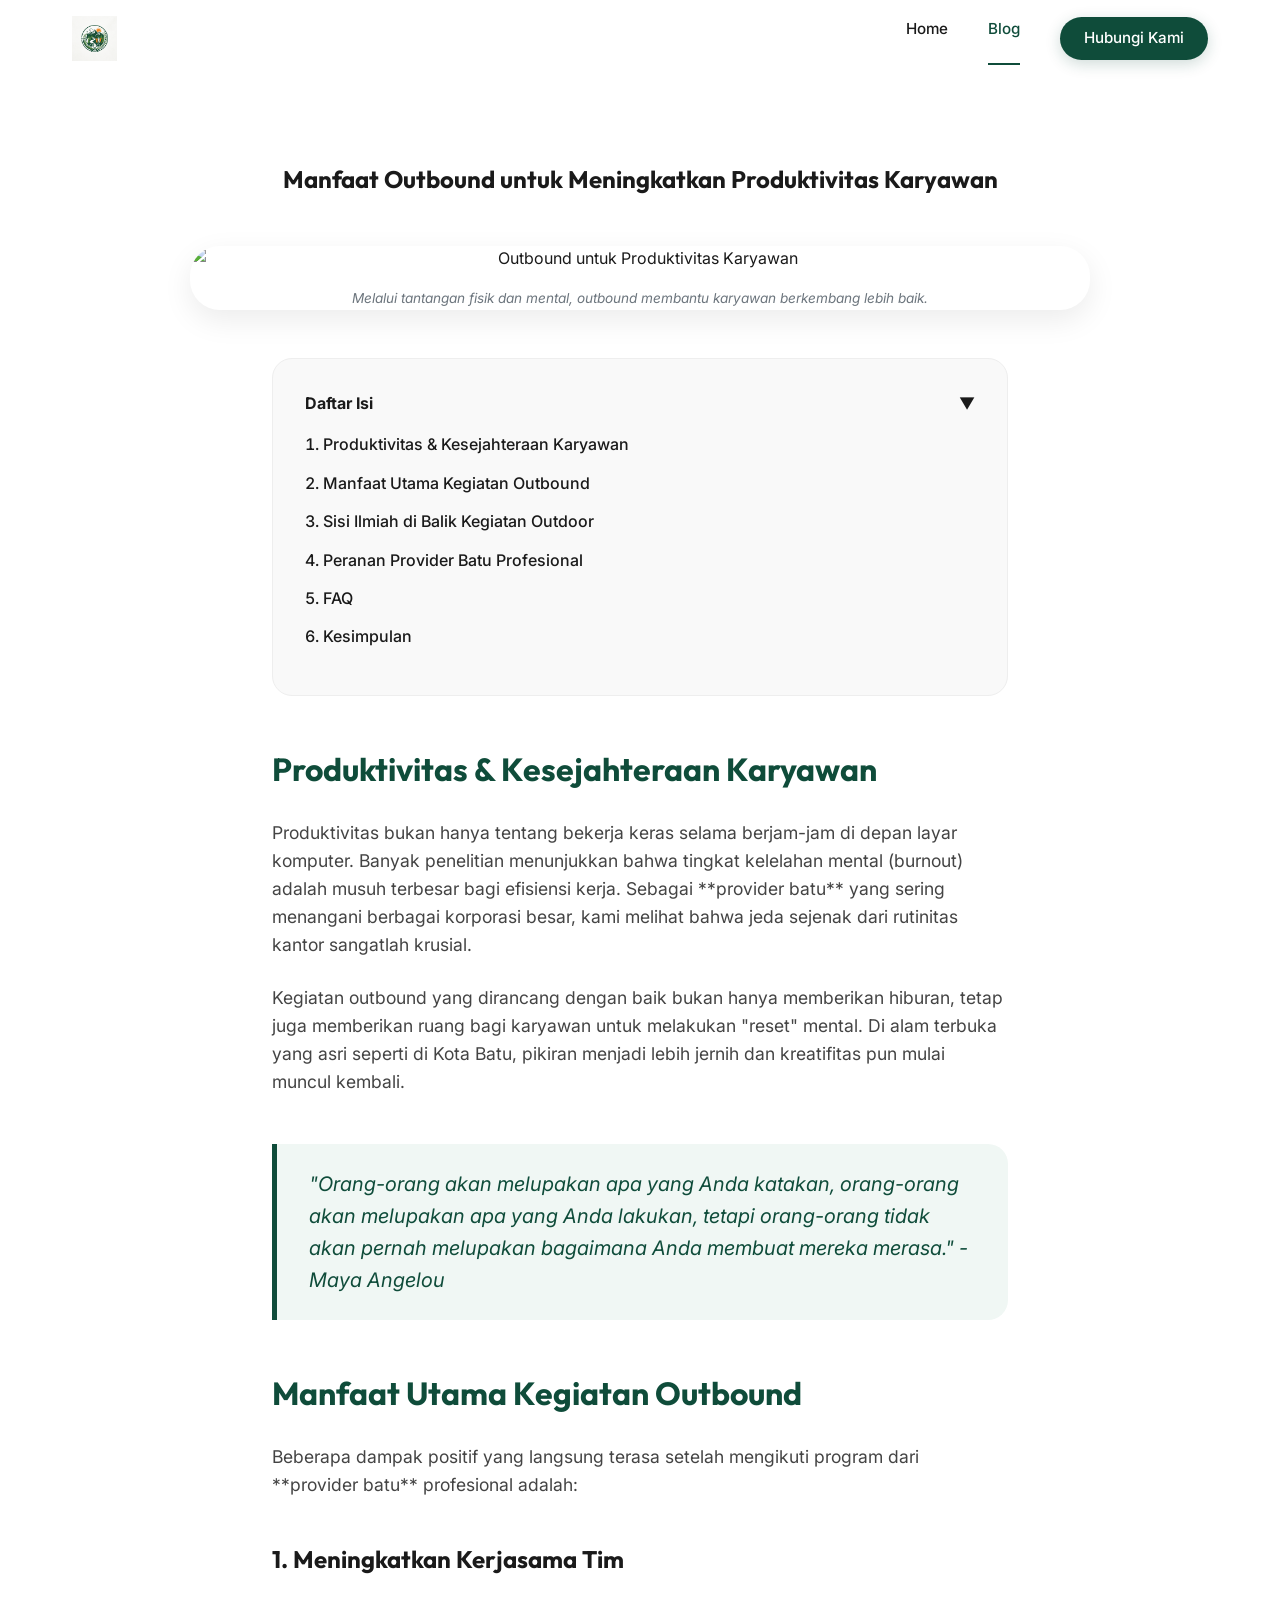
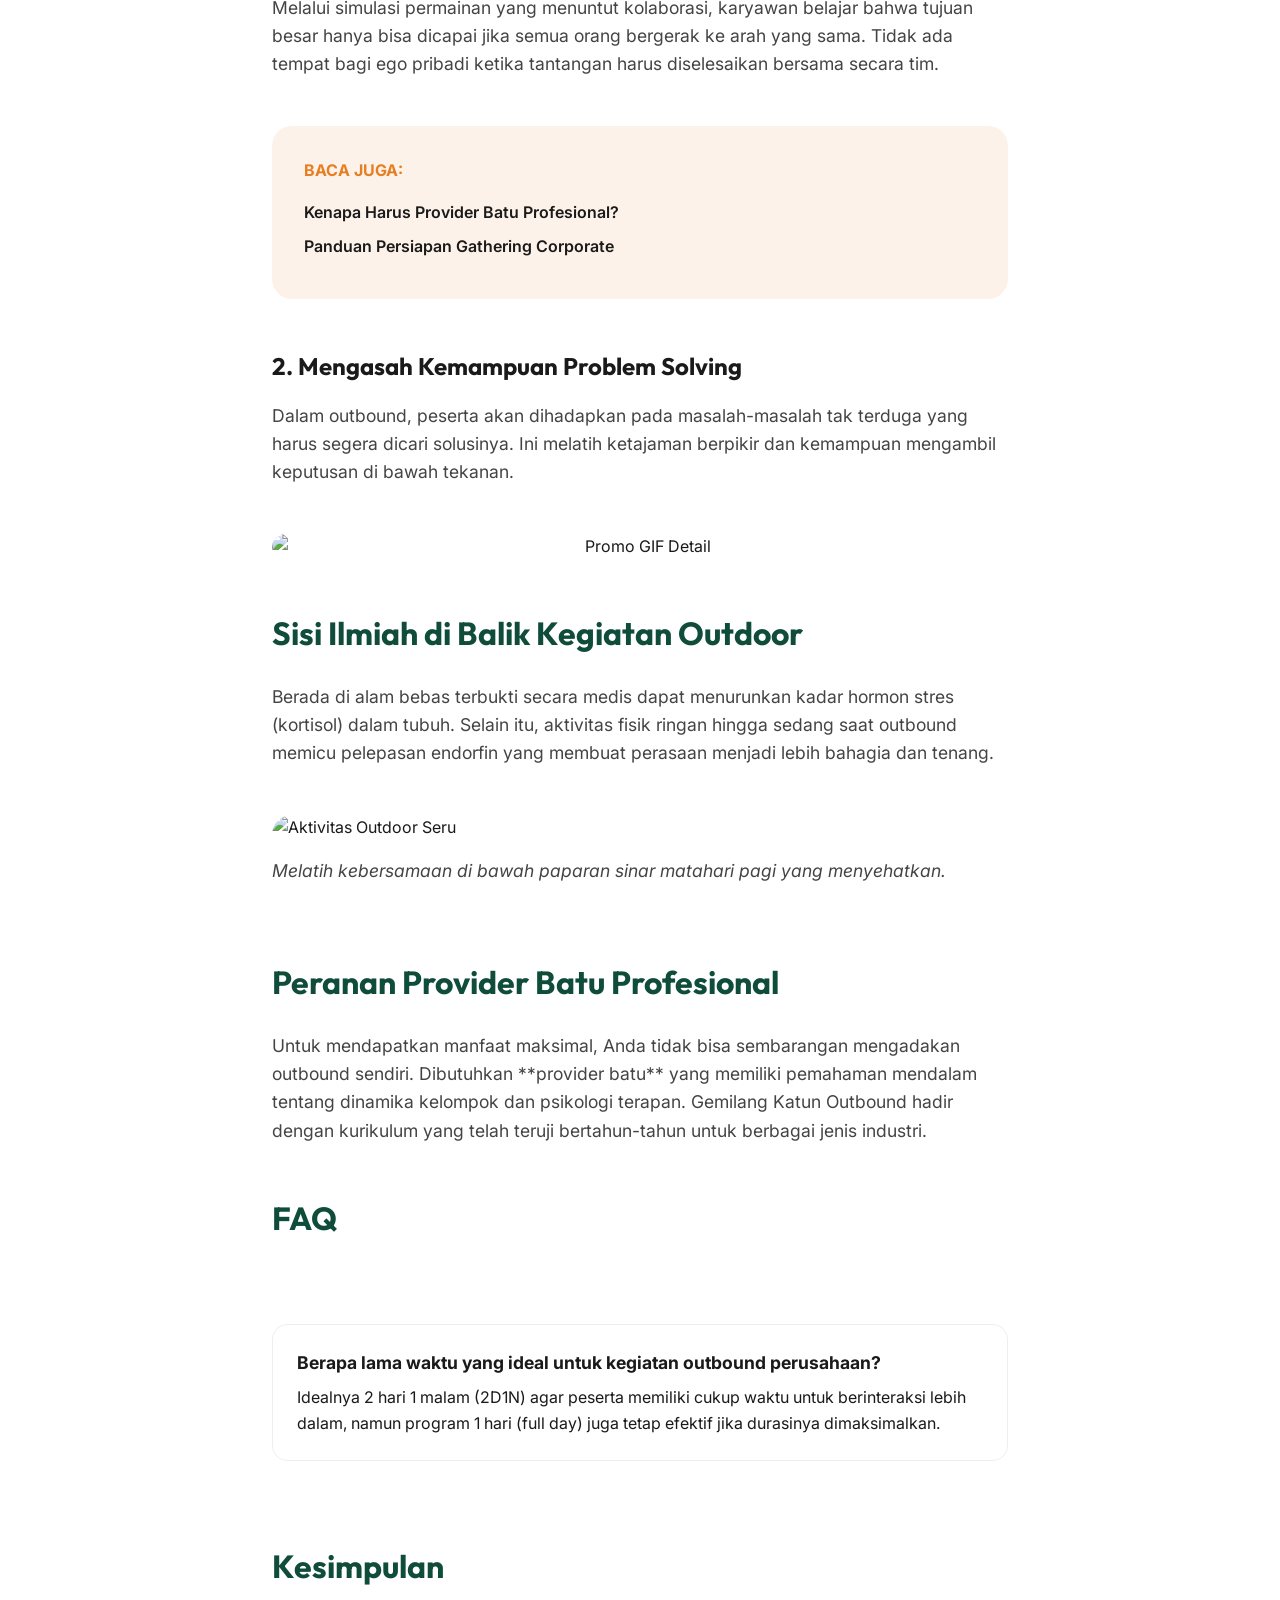
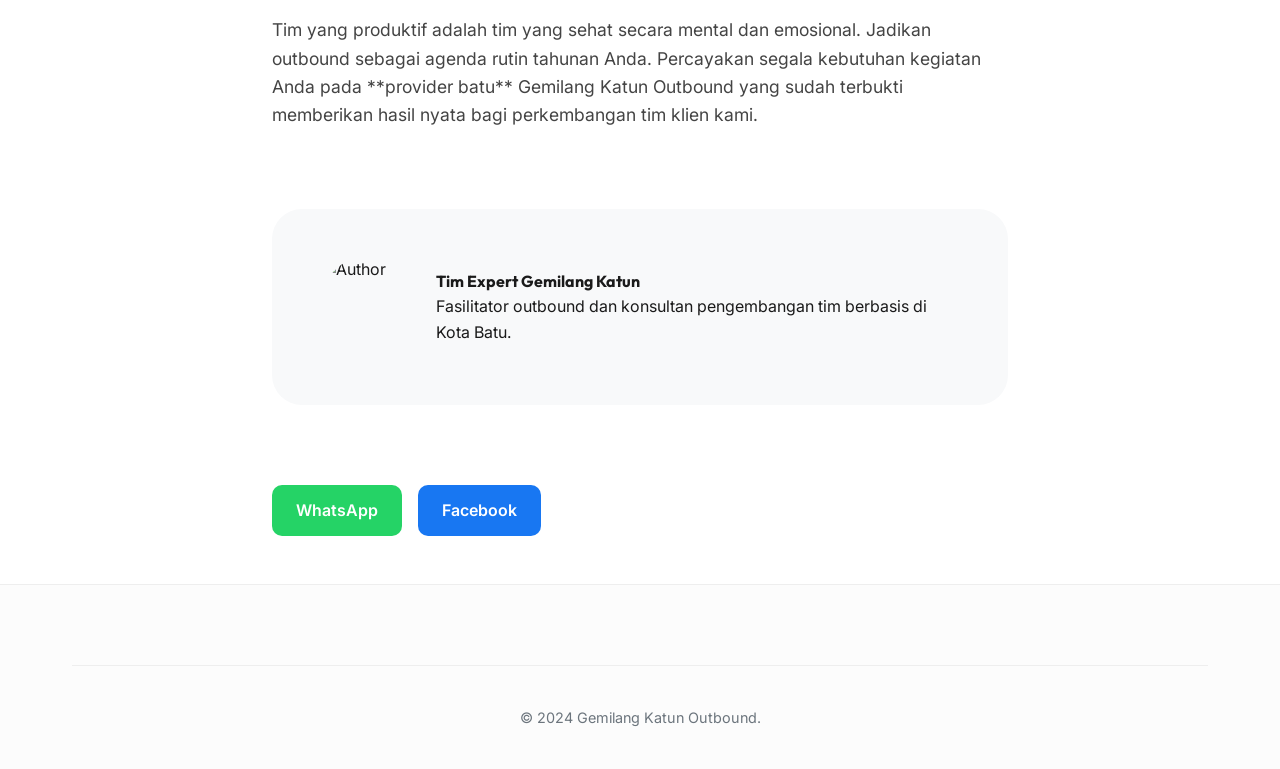
==== blog/manfaat-outbound-produktivitas.html @ 0acfc73d "Add files via upload" ====
<!DOCTYPE html>
<html lang="id">

<head>
    <meta charset="UTF-8">
    <meta name="viewport" content="width=device-width, initial-scale=1.0">
    <title>Manfaat Outbound untuk Meningkatkan Produktivitas Karyawan | Gemilang Katun Outbound</title>
    <meta name="description"
        content="Ketahui manfaat luar biasa dari kegiatan outbound bagi produktivitas tim Anda. Provider batu terpercaya, Gemilang Katun, hadir dengan solusi terbaik.">
    <link rel="stylesheet" href="../assets/css/index.css">
</head>

<body>

    <header id="header">
        <div class="container">
            <nav>
                <a href="../index.html" class="logo"><img src="../assets/img/logo_gemilang_katun.png" alt="Logo"></a>
                <div class="menu-toggle" id="mobile-menu-btn">☰</div>
                <div class="nav-links" id="nav-links">
                    <a href="../index.html">Home</a>
                    <a href="../blog.html" class="active">Blog</a>
                    <a href="https://wa.me/6282211221909" class="btn-wa-nav">Hubungi Kami</a>
                </div>
            </nav>
        </div>
    </header>

    <main>
        <div class="container">
            <article class="article-header">
                <h1>Manfaat Outbound untuk Meningkatkan Produktivitas Karyawan</h1>
                <div class="article-main-img">
                    <img src="../assets/img/blog-3.jpg" alt="Outbound untuk Produktivitas Karyawan">
                    <p class="img-caption">Melalui tantangan fisik dan mental, outbound membantu karyawan berkembang
                        lebih baik.</p>
                </div>
            </article>

            <div class="article-container">
                <div class="toc-box">
                    <div class="toc-header" id="toc-toggle"><strong>Daftar Isi</strong><span id="toc-icon">▼</span>
                    </div>
                    <ul id="toc-list">
                        <li><a href="#intro">Produktivitas & Kesejahteraan Karyawan</a></li>
                        <li><a href="#manfaat-utama">Manfaat Utama Kegiatan Outbound</a></li>
                        <li><a href="#scientific">Sisi Ilmiah di Balik Kegiatan Outdoor</a></li>
                        <li><a href="#peranan-provider">Peranan Provider Batu Profesional</a></li>
                        <li><a href="#faq">FAQ</a></li>
                        <li><a href="#kesimpulan">Kesimpulan</a></li>
                    </ul>
                </div>

                <div class="article-content">
                    <h2 id="intro">Produktivitas & Kesejahteraan Karyawan</h2>
                    <p>Produktivitas bukan hanya tentang bekerja keras selama berjam-jam di depan layar komputer. Banyak
                        penelitian menunjukkan bahwa tingkat kelelahan mental (burnout) adalah musuh terbesar bagi
                        efisiensi kerja. Sebagai **provider batu** yang sering menangani berbagai korporasi besar, kami
                        melihat bahwa jeda sejenak dari rutinitas kantor sangatlah krusial.</p>

                    <p>Kegiatan outbound yang dirancang dengan baik bukan hanya memberikan hiburan, tetap juga
                        memberikan ruang bagi karyawan untuk melakukan "reset" mental. Di alam terbuka yang asri seperti
                        di Kota Batu, pikiran menjadi lebih jernih dan kreatifitas pun mulai muncul kembali.</p>

                    <blockquote>"Orang-orang akan melupakan apa yang Anda katakan, orang-orang akan melupakan apa yang
                        Anda lakukan, tetapi orang-orang tidak akan pernah melupakan bagaimana Anda membuat mereka
                        merasa." - Maya Angelou</blockquote>

                    <h2 id="manfaat-utama">Manfaat Utama Kegiatan Outbound</h2>
                    <p>Beberapa dampak positif yang langsung terasa setelah mengikuti program dari **provider batu**
                        profesional adalah:</p>

                    <h3>1. Meningkatkan Kerjasama Tim</h3>
                    <p>Melalui simulasi permainan yang menuntut kolaborasi, karyawan belajar bahwa tujuan besar hanya
                        bisa dicapai jika semua orang bergerak ke arah yang sama. Tidak ada tempat bagi ego pribadi
                        ketika tantangan harus diselesaikan bersama secara tim.</p>

                    <div class="baca-juga">
                        <div class="baca-juga-title">BACA JUGA:</div>
                        <ul>
                            <li><a href="provider-batu-pilihan-terbaik.html">Kenapa Harus Provider Batu Profesional?</a>
                            </li>
                            <li><a href="panduan-persiapan-gathering-batu.html">Panduan Persiapan Gathering
                                    Corporate</a></li>
                        </ul>
                    </div>

                    <h3>2. Mengasah Kemampuan Problem Solving</h3>
                    <p>Dalam outbound, peserta akan dihadapkan pada masalah-masalah tak terduga yang harus segera dicari
                        solusinya. Ini melatih ketajaman berpikir dan kemampuan mengambil keputusan di bawah tekanan.
                    </p>

                    <div class="promo-gif">
                        <img src="../assets/img/promo-2.gif" alt="Promo GIF Detail"
                            style="width: 100%; border-radius: 15px;">
                    </div>

                    <h2 id="scientific">Sisi Ilmiah di Balik Kegiatan Outdoor</h2>
                    <p>Berada di alam bebas terbukti secara medis dapat menurunkan kadar hormon stres (kortisol) dalam
                        tubuh. Selain itu, aktivitas fisik ringan hingga sedang saat outbound memicu pelepasan endorfin
                        yang membuat perasaan menjadi lebih bahagia dan tenang.</p>

                    <div class="article-img-support">
                        <img src="../assets/img/support-3.jpg" alt="Aktivitas Outdoor Seru">
                        <p class="img-caption">Melatih kebersamaan di bawah paparan sinar matahari pagi yang
                            menyehatkan.</p>
                    </div>

                    <h2 id="peranan-provider">Peranan Provider Batu Profesional</h2>
                    <p>Untuk mendapatkan manfaat maksimal, Anda tidak bisa sembarangan mengadakan outbound sendiri.
                        Dibutuhkan **provider batu** yang memiliki pemahaman mendalam tentang dinamika kelompok dan
                        psikologi terapan. Gemilang Katun Outbound hadir dengan kurikulum yang telah teruji
                        bertahun-tahun untuk berbagai jenis industri.</p>

                    <h2 id="faq">FAQ</h2>
                    <div class="faq-section">
                        <div class="faq-item">
                            <div class="faq-q">Berapa lama waktu yang ideal untuk kegiatan outbound perusahaan?</div>
                            <div class="faq-a">Idealnya 2 hari 1 malam (2D1N) agar peserta memiliki cukup waktu untuk
                                berinteraksi lebih dalam, namun program 1 hari (full day) juga tetap efektif jika
                                durasinya dimaksimalkan.</div>
                        </div>
                    </div>

                    <h2 id="kesimpulan">Kesimpulan</h2>
                    <p>Tim yang produktif adalah tim yang sehat secara mental dan emosional. Jadikan outbound sebagai
                        agenda rutin tahunan Anda. Percayakan segala kebutuhan kegiatan Anda pada **provider batu**
                        Gemilang Katun Outbound yang sudah terbukti memberikan hasil nyata bagi perkembangan tim klien
                        kami.</p>
                </div>

                <div class="author-profile">
                    <img src="../assets/img/author.jpg" alt="Author" class="author-img">
                    <div>
                        <h4>Tim Expert Gemilang Katun</h4>
                        <p>Fasilitator outbound dan konsultan pengembangan tim berbasis di Kota Batu.</p>
                    </div>
                </div>

                <div class="share-btns">
                    <a href="https://wa.me/?text=Manfaat%20Outbound%20bagi%20Produktivitas%20Karyawan%20https://outbound-tnipolri.vercel.app/blog/manfaat-outbound-produktivitas.html"
                        class="share-btn share-wa">WhatsApp</a>
                    <a href="#" class="share-btn share-fb">Facebook</a>
                </div>
            </div>
        </div>
    </main>

    <footer>
        <div class="container">
            <div class="footer-bottom">
                <p>&copy; 2024 Gemilang Katun Outbound.</p>
            </div>
        </div>
    </footer>

    <script>
        const tocToggle = document.getElementById('toc-toggle');
        const tocList = document.getElementById('toc-list');
        const tocIcon = document.getElementById('toc-icon');
        tocToggle.addEventListener('click', () => {
            if (tocList.style.display === 'none') {
                tocList.style.display = 'block';
                tocIcon.textContent = '▼';
            } else {
                tocList.style.display = 'none';
                tocIcon.textContent = '▶';
            }
        });
    </script>
</body>

</html>
---- assets/css/index.css ----
@import url('https://fonts.googleapis.com/css2?family=Outfit:wght@300;400;500;600;700;800&family=Inter:wght@300;400;500;600;700&display=swap');

:root {
    --primary: #0f4c3a;
    --primary-light: #1a6d54;
    --secondary: #e67e22;
    --accent: #f39c12;
    --dark: #1a1a1a;
    --light: #f8f9fa;
    --gray: #6c757d;
    --glass: rgba(255, 255, 255, 0.85);
    --shadow: 0 10px 30px rgba(0, 0, 0, 0.08);
    --transition: all 0.4s cubic-bezier(0.165, 0.84, 0.44, 1);
}

* {
    margin: 0;
    padding: 0;
    box-sizing: border-box;
    -webkit-tap-highlight-color: transparent;
}

html {
    scroll-behavior: smooth;
    overflow-x: hidden;
}

body {
    font-family: 'Inter', sans-serif;
    color: var(--dark);
    background-color: #ffffff;
    line-height: 1.6;
    overflow-x: hidden;
    width: 100%;
}

h1, h2, h3, h4, .font-heading {
    font-family: 'Outfit', sans-serif;
    font-weight: 700;
}

a {
    text-decoration: none;
    color: inherit;
    transition: var(--transition);
}

ul {
    list-style: none;
}

img {
    max-width: 100%;
    height: auto;
    display: block;
}

.container {
    max-width: 1200px;
    margin: 0 auto;
    padding: 0 2rem;
}

/* Header & Navbar */
header {
    position: fixed;
    top: 0;
    left: 0;
    width: 100%;
    z-index: 1000;
    background: var(--glass);
    backdrop-filter: blur(15px);
    border-bottom: 1px solid rgba(255, 255, 255, 0.3);
    padding: 1rem 0;
    transition: var(--transition);
}

header.scrolled {
    padding: 0.8rem 0;
    box-shadow: var(--shadow);
}

nav {
    display: flex;
    justify-content: space-between;
    align-items: center;
}

.logo img {
    height: 45px;
}

.nav-links {
    display: flex;
    gap: 2.5rem;
}

.nav-links a {
    font-weight: 500;
    font-size: 0.95rem;
    position: relative;
    color: var(--dark);
}

.nav-links a::after {
    content: '';
    position: absolute;
    bottom: -5px;
    left: 0;
    width: 0;
    height: 2px;
    background: var(--primary);
    transition: var(--transition);
}

.nav-links a:hover::after {
    width: 100%;
}

.nav-links a.active {
    color: var(--primary);
}

.nav-links a.active::after {
    width: 100%;
}

.btn-wa-nav {
    background: var(--primary);
    color: white !important;
    padding: 0.6rem 1.5rem;
    border-radius: 50px;
    font-weight: 600;
    font-size: 0.9rem;
    box-shadow: 0 4px 15px rgba(15, 76, 58, 0.2);
}

.btn-wa-nav:hover {
    background: var(--primary-light);
    transform: translateY(-2px);
    box-shadow: 0 6px 20px rgba(15, 76, 58, 0.3);
}

/* Hero Section */
.hero {
    padding: 180px 0 100px;
    min-height: 90vh;
    display: flex;
    align-items: center;
    position: relative;
    background: linear-gradient(135deg, #f0f7f4 0%, #ffffff 100%);
    overflow: hidden;
}

.hero-content {
    position: relative;
    z-index: 10;
    max-width: 650px;
}

.hero-title {
    font-size: 4rem;
    line-height: 1.1;
    margin-bottom: 1.5rem;
    color: var(--primary);
}

.hero-title span {
    color: var(--secondary);
}

.hero-subtitle {
    font-size: 1.25rem;
    color: var(--gray);
    margin-bottom: 2.5rem;
}

.hero-btns {
    display: flex;
    gap: 1.5rem;
}

.btn-primary {
    background: var(--primary);
    color: white;
    padding: 1.2rem 2.5rem;
    border-radius: 12px;
    font-weight: 700;
    display: inline-block;
}

.btn-outline {
    border: 2px solid var(--primary);
    color: var(--primary);
    padding: 1.2rem 2.5rem;
    border-radius: 12px;
    font-weight: 700;
    display: inline-block;
}

.hero-image {
    position: absolute;
    right: -10%;
    top: 50%;
    transform: translateY(-50%);
    width: 55%;
    height: 80%;
    background: url('../img/hero_outbound_batu.jpg') center/cover no-repeat;
    border-radius: 40px;
    box-shadow: var(--shadow);
    z-index: 5;
}

/* Sections */
section {
    padding: 100px 0;
}

.section-header {
    text-align: center;
    max-width: 700px;
    margin: 0 auto 60px;
}

.section-title {
    font-size: 2.5rem;
    margin-bottom: 1rem;
    color: var(--primary);
}

.section-subtitle {
    color: var(--gray);
}

/* Blog Cards */
.blog-grid {
    display: grid;
    grid-template-columns: repeat(auto-fill, minmax(350px, 1fr));
    gap: 2.5rem;
}

.blog-card {
    background: white;
    border-radius: 24px;
    overflow: hidden;
    box-shadow: 0 5px 20px rgba(0,0,0,0.05);
    transition: var(--transition);
    border: 1px solid #f0f0f0;
}

.blog-card:hover {
    transform: translateY(-10px);
    box-shadow: 0 15px 40px rgba(0,0,0,0.1);
}

.blog-img {
    height: 240px;
    overflow: hidden;
}

.blog-img img {
    width: 100%;
    height: 100%;
    object-fit: cover;
    transition: var(--transition);
}

.blog-card:hover .blog-img img {
    transform: scale(1.1);
}

.blog-info {
    padding: 2rem;
}

.blog-tag {
    background: rgba(15, 76, 58, 0.1);
    color: var(--primary);
    padding: 0.3rem 1rem;
    border-radius: 50px;
    font-size: 0.8rem;
    font-weight: 600;
    margin-bottom: 1rem;
    display: inline-block;
}

.blog-title {
    font-size: 1.4rem;
    margin-bottom: 1rem;
    line-height: 1.4;
}

.blog-desc {
    color: var(--gray);
    font-size: 0.95rem;
    margin-bottom: 1.5rem;
    display: -webkit-box;
    -webkit-line-clamp: 3;
    -webkit-box-orient: vertical;
    overflow: hidden;
}

.btn-read {
    color: var(--primary);
    font-weight: 700;
    display: flex;
    align-items: center;
    gap: 0.5rem;
    font-size: 0.9rem;
}

.btn-read::after {
    content: '→';
    transition: var(--transition);
}

.btn-read:hover::after {
    transform: translateX(5px);
}

/* Floating Elements */
.floating-wa {
    position: fixed;
    bottom: 30px;
    right: 30px;
    width: 60px;
    height: 60px;
    background: #25d366;
    border-radius: 50%;
    display: flex;
    align-items: center;
    justify-content: center;
    color: white;
    font-size: 30px;
    box-shadow: 0 10px 25px rgba(37, 211, 102, 0.4);
    z-index: 999;
    cursor: pointer;
    transition: var(--transition);
}

.floating-wa:hover {
    transform: scale(1.1) translateY(-5px);
}

.floating-up {
    position: fixed;
    bottom: 105px;
    right: 30px;
    width: 50px;
    height: 50px;
    background: var(--primary);
    border-radius: 50%;
    display: flex;
    align-items: center;
    justify-content: center;
    color: white;
    font-size: 20px;
    box-shadow: 0 10px 25px rgba(15, 76, 58, 0.3);
    z-index: 998;
    cursor: pointer;
    transition: var(--transition);
    opacity: 0;
    visibility: hidden;
}

.floating-up.active {
    opacity: 1;
    visibility: visible;
}

/* Footer */
footer {
    background: #fcfcfc;
    border-top: 1px solid #eee;
    padding: 80px 0 40px;
}

.footer-grid {
    display: grid;
    grid-template-columns: 2fr 1fr 1fr 1fr;
    gap: 4rem;
    margin-bottom: 60px;
}

.footer-about .logo {
    margin-bottom: 1.5rem;
}

.footer-about p {
    color: var(--gray);
    margin-bottom: 2rem;
}

.footer-title {
    font-size: 1.2rem;
    margin-bottom: 2rem;
    color: var(--primary);
}

.footer-links li {
    margin-bottom: 1rem;
}

.footer-links a {
    color: var(--gray);
}

.footer-links a:hover {
    color: var(--primary);
    padding-left: 5px;
}

.footer-bottom {
    text-align: center;
    padding-top: 40px;
    border-top: 1px solid #eee;
    color: var(--gray);
    font-size: 0.9rem;
}

/* Article Styles */
.article-header {
    padding-top: 160px;
    max-width: 900px;
    margin: 0 auto;
    text-align: center;
}

.article-main-img {
    margin: 3rem 0;
    border-radius: 30px;
    overflow: hidden;
    box-shadow: var(--shadow);
}

.img-caption {
    font-size: 0.85rem;
    color: var(--gray);
    margin-top: 1rem;
    font-style: italic;
}

.article-container {
    max-width: 800px;
    margin: 0 auto;
    padding: 0 2rem;
}

.toc-box {
    background: #f9f9f9;
    border-radius: 20px;
    padding: 2rem;
    margin: 3rem 0;
    border: 1px solid #eee;
}

.toc-header {
    display: flex;
    justify-content: space-between;
    align-items: center;
    cursor: pointer;
    margin-bottom: 1rem;
}

.toc-box ul {
    list-style: decimal inside;
}

.toc-box li {
    margin-bottom: 0.8rem;
    font-weight: 500;
}

.toc-box li ul {
    margin-left: 1.5rem;
    margin-top: 0.5rem;
    list-style: circle;
}

.article-content h2 {
    font-size: 2rem;
    margin: 3rem 0 1.5rem;
    color: var(--primary);
}

.article-content h3 {
    font-size: 1.5rem;
    margin: 2.5rem 0 1rem;
}

.article-content p {
    margin-bottom: 1.5rem;
    font-size: 1.1rem;
    color: #444;
}

blockquote {
    border-left: 5px solid var(--primary);
    padding: 1.5rem 2rem;
    background: #f0f7f4;
    font-size: 1.25rem;
    font-style: italic;
    color: var(--primary);
    margin: 3rem 0;
    border-radius: 0 20px 20px 0;
}

.baca-juga {
    background: #fdf2e9;
    padding: 2rem;
    border-radius: 20px;
    margin: 3rem 0;
}

.baca-juga-title {
    font-weight: 700;
    margin-bottom: 1rem;
    color: var(--secondary);
}

.baca-juga ul li {
    margin-bottom: 0.5rem;
}

.baca-juga a {
    color: var(--dark);
    font-weight: 600;
}

.baca-juga a:hover {
    color: var(--primary);
}

.article-img-support {
    margin: 3rem 0;
    border-radius: 20px;
    overflow: hidden;
}

.promo-gif {
    margin: 3rem 0;
    border-radius: 20px;
    overflow: hidden;
    text-align: center;
}

.faq-section {
    margin: 5rem 0;
}

.faq-item {
    margin-bottom: 1.5rem;
    border: 1px solid #eee;
    border-radius: 15px;
    padding: 1.5rem;
}

.faq-q {
    font-weight: 700;
    margin-bottom: 0.5rem;
    font-size: 1.1rem;
}

.author-profile {
    display: flex;
    align-items: center;
    gap: 1.5rem;
    padding: 3rem;
    background: #f8f9fa;
    border-radius: 30px;
    margin: 5rem 0;
}

.author-img {
    width: 100px;
    height: 100px;
    border-radius: 50%;
    object-fit: cover;
}

.share-btns {
    display: flex;
    gap: 1rem;
    margin: 3rem 0;
}

.share-btn {
    padding: 0.8rem 1.5rem;
    border-radius: 10px;
    color: white;
    font-weight: 600;
    display: flex;
    align-items: center;
    gap: 0.5rem;
}

.share-wa { background: #25d366; }
.share-fb { background: #1877f2; }
.share-tw { background: #1da1f2; }

/* Mobile Menu */
.menu-toggle {
    display: none;
    font-size: 1.5rem;
    cursor: pointer;
}

/* Responsiveness */
@media (max-width: 1024px) {
    .hero-image {
        right: -15%;
        width: 60%;
    }
}

@media (max-width: 912px) {
    .menu-toggle {
        display: block;
    }

    .nav-links {
        display: none; /* Add JS to toggle */
        position: absolute;
        top: 100%;
        left: 0;
        width: 100%;
        background: white;
        flex-direction: column;
        padding: 2rem;
        box-shadow: var(--shadow);
        text-align: center;
    }

    .nav-links.active {
        display: flex;
    }

    .footer-grid {
        grid-template-columns: 1fr 1fr;
    }

    .hero-image {
        position: relative;
        right: 0;
        top: 0;
        transform: none;
        width: 100%;
        height: 400px;
        margin-top: 3rem;
    }

    .hero-content {
        max-width: 100%;
        text-align: center;
    }

    .hero-btns {
        justify-content: center;
    }

    .hero-title {
        font-size: 3rem;
    }
}

@media (max-width: 480px) {
    .hero-title {
        font-size: 2..5rem;
    }

    .footer-grid {
        grid-template-columns: 1fr;
    }

    .container {
        padding: 0 1.5rem;
    }
    
    .blog-grid {
        grid-template-columns: 1fr;
    }

    .section-title {
        font-size: 2rem;
    }

    .floating-wa, .floating-up {
        right: 20px;
    }

    /* Fixed mobile glitch: no horizontal scroll */
    body, html {
        overflow-x: hidden;
        width: 100vw;
    }
}
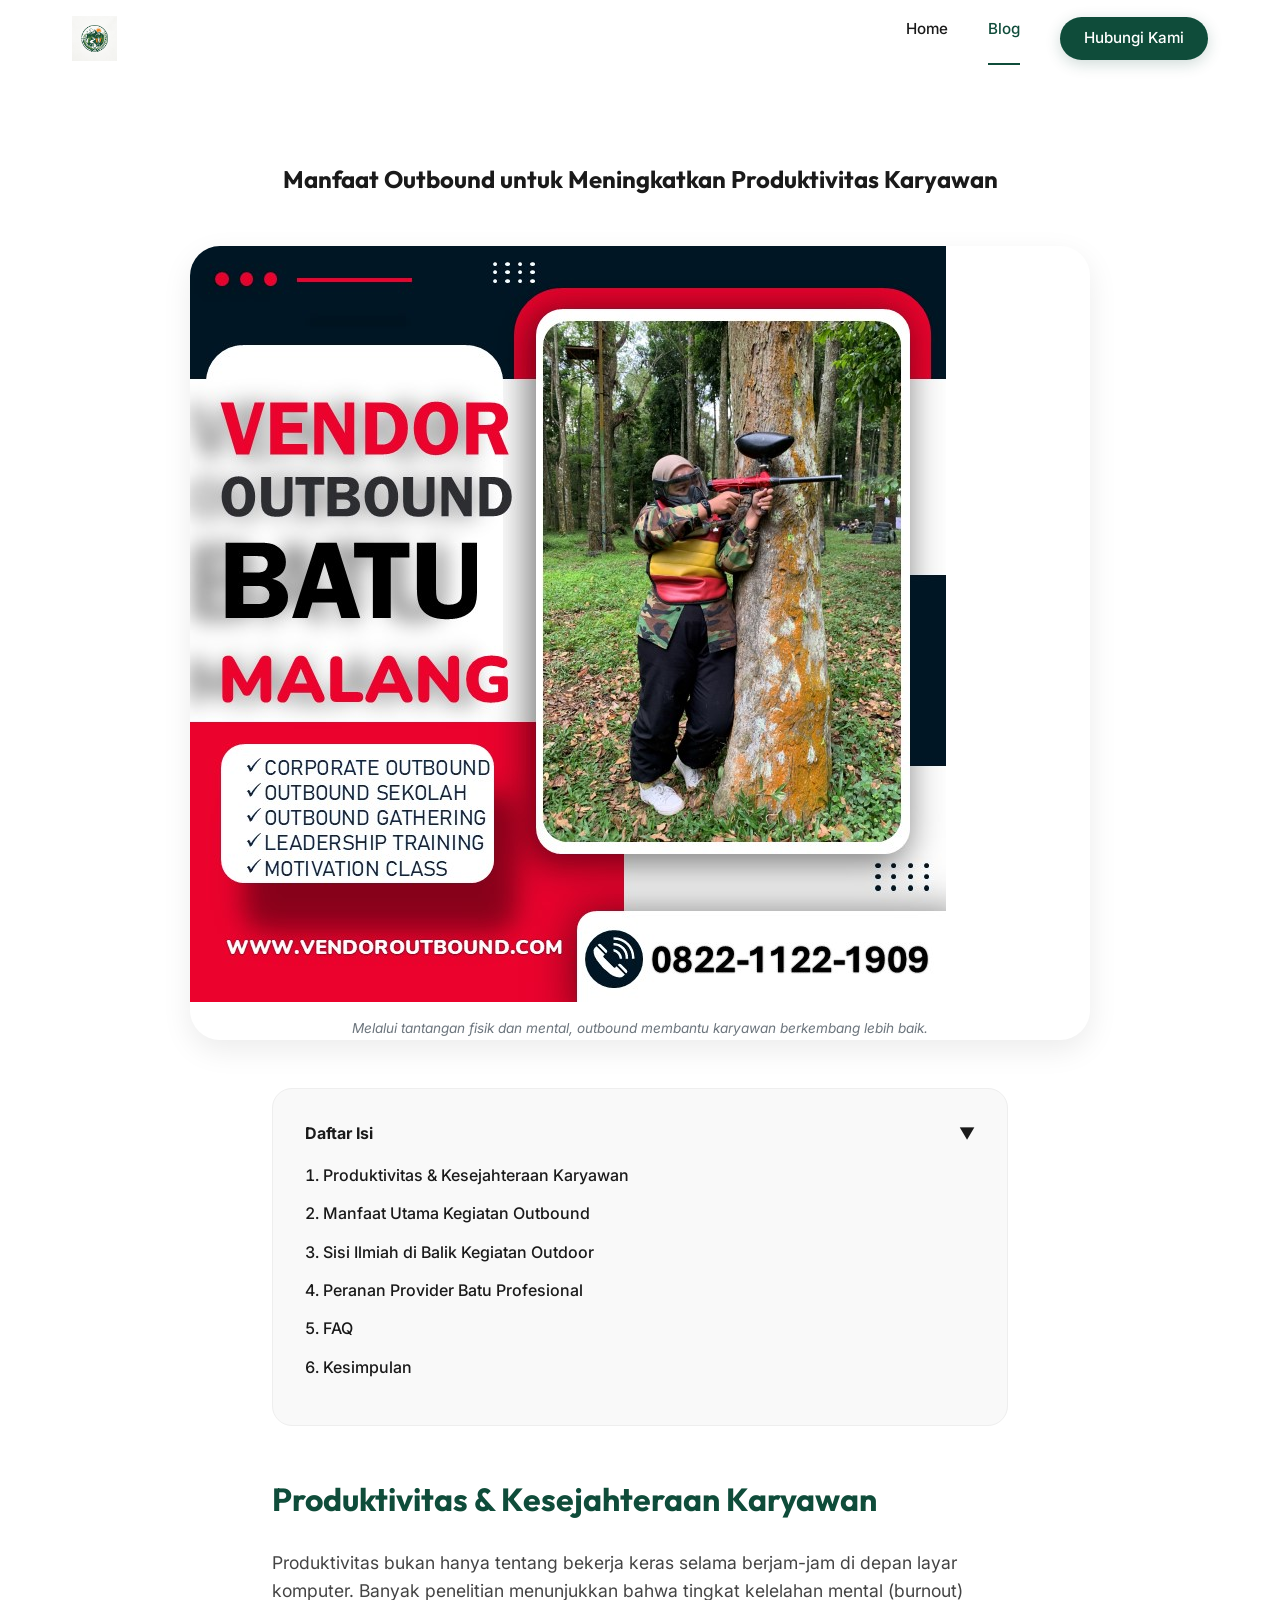
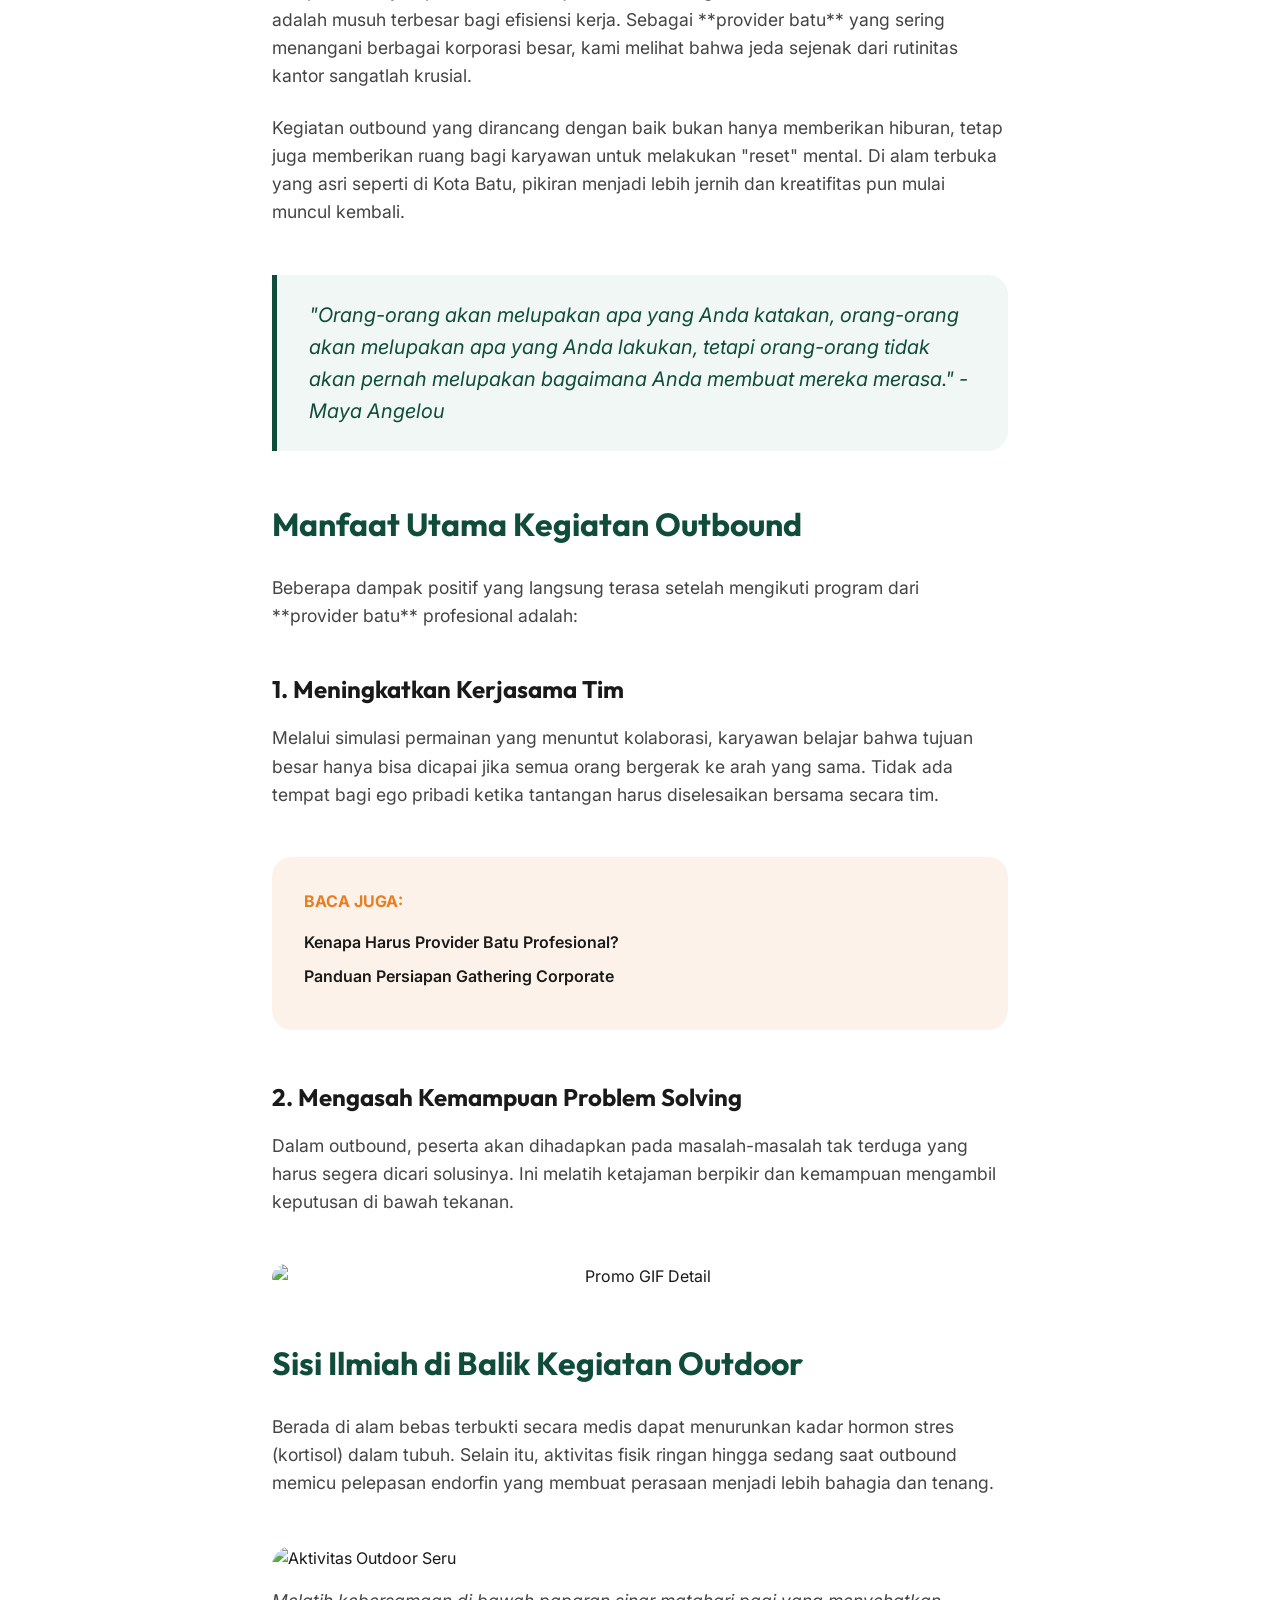
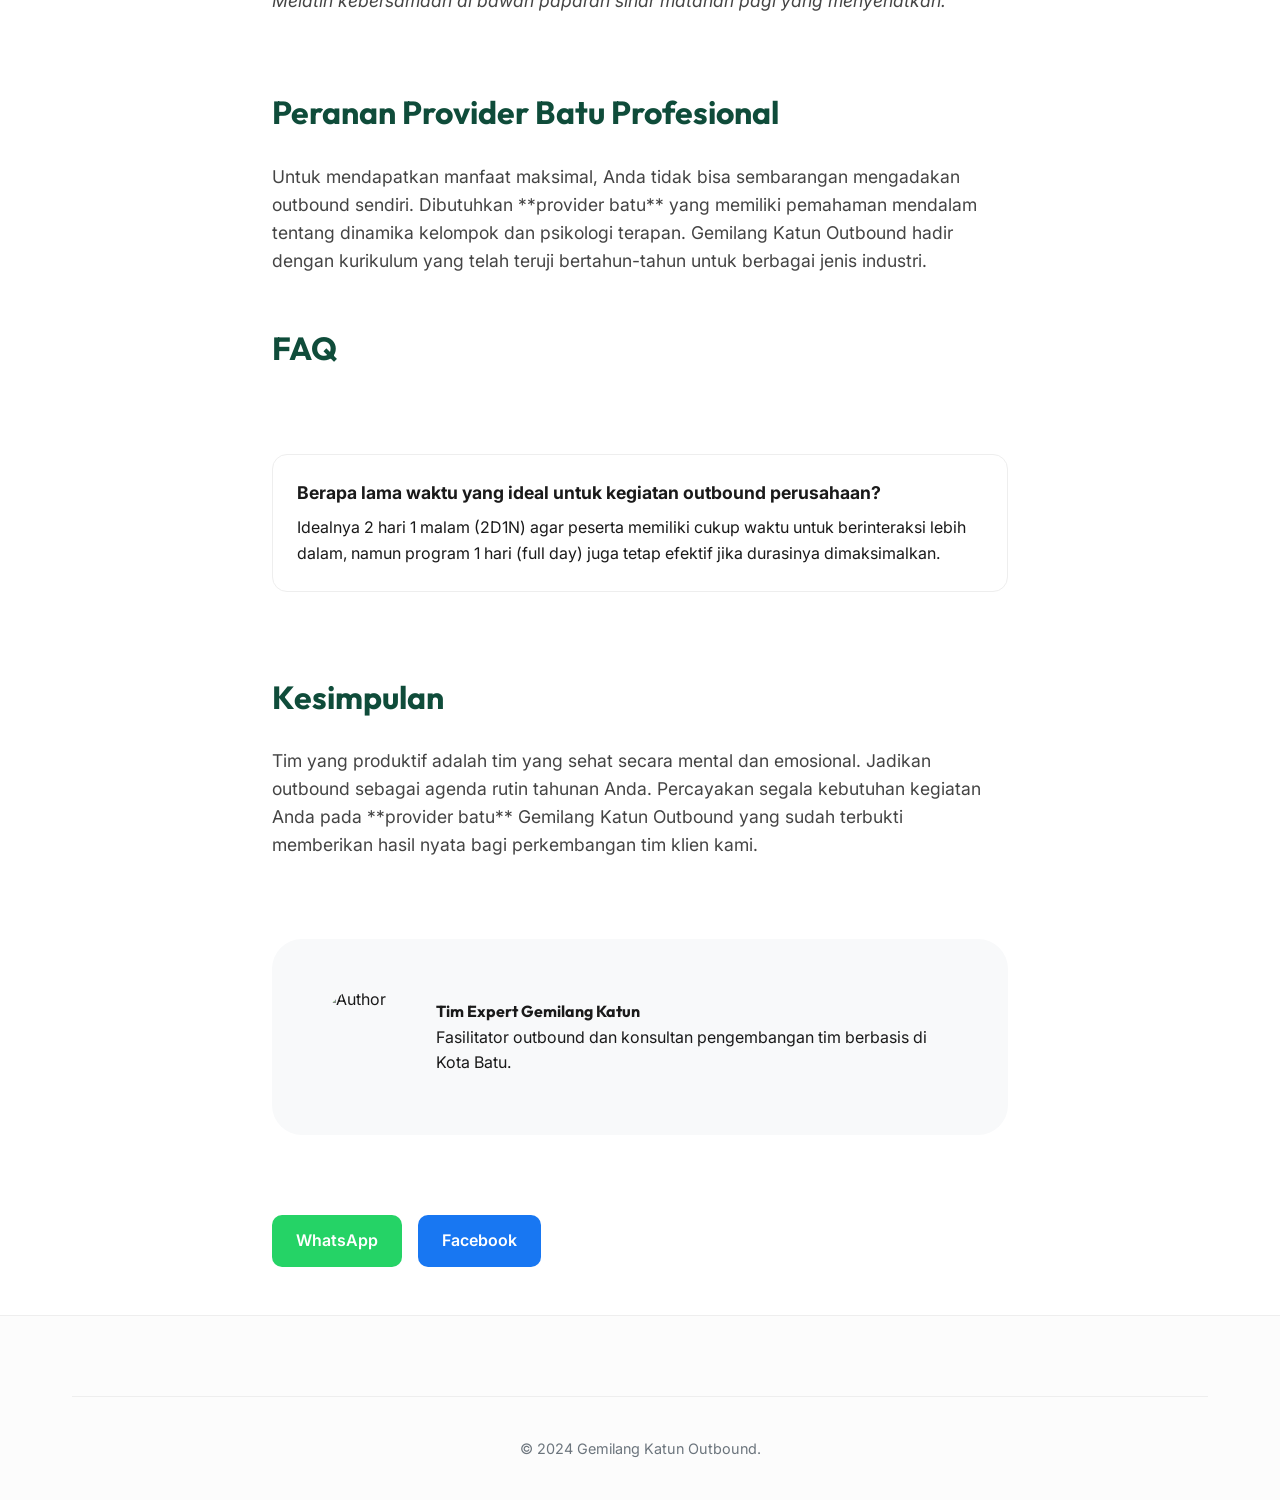
==== commit 431f7da0: "Add files via upload" ====
--- a/blog/manfaat-outbound-produktivitas.html
+++ b/blog/manfaat-outbound-produktivitas.html
@@ -31,7 +31,8 @@
             <article class="article-header">
                 <h1>Manfaat Outbound untuk Meningkatkan Produktivitas Karyawan</h1>
                 <div class="article-main-img">
-                    <img src="../assets/img/blog-3.jpg" alt="Outbound untuk Produktivitas Karyawan">
+                    <img src="../assets/img/Paket Outbound Batu Malang (3).JPG"
+                        alt="Outbound untuk Produktivitas Karyawan">
                     <p class="img-caption">Melalui tantangan fisik dan mental, outbound membantu karyawan berkembang
                         lebih baik.</p>
                 </div>
--- a/assets/css/index.css
+++ b/assets/css/index.css
@@ -34,7 +34,11 @@
     width: 100%;
 }
 
-h1, h2, h3, h4, .font-heading {
+h1,
+h2,
+h3,
+h4,
+.font-heading {
     font-family: 'Outfit', sans-serif;
     font-weight: 700;
 }
@@ -152,10 +156,16 @@
     overflow: hidden;
 }
 
+.hero .container {
+    display: flex;
+    align-items: center;
+    justify-content: space-between;
+    gap: 4rem;
+}
+
 .hero-content {
-    position: relative;
+    flex: 1;
     z-index: 10;
-    max-width: 650px;
 }
 
 .hero-title {
@@ -199,16 +209,12 @@
 }
 
 .hero-image {
-    position: absolute;
-    right: -10%;
-    top: 50%;
-    transform: translateY(-50%);
-    width: 55%;
-    height: 80%;
+    flex: 1;
+    height: 550px;
     background: url('../img/hero_outbound_batu.jpg') center/cover no-repeat;
-    border-radius: 40px;
+    border-radius: 80px 30px 80px 30px;
     box-shadow: var(--shadow);
-    z-index: 5;
+    position: relative;
 }
 
 /* Sections */
@@ -243,14 +249,14 @@
     background: white;
     border-radius: 24px;
     overflow: hidden;
-    box-shadow: 0 5px 20px rgba(0,0,0,0.05);
+    box-shadow: 0 5px 20px rgba(0, 0, 0, 0.05);
     transition: var(--transition);
     border: 1px solid #f0f0f0;
 }
 
 .blog-card:hover {
     transform: translateY(-10px);
-    box-shadow: 0 15px 40px rgba(0,0,0,0.1);
+    box-shadow: 0 15px 40px rgba(0, 0, 0, 0.1);
 }
 
 .blog-img {
@@ -296,6 +302,7 @@
     margin-bottom: 1.5rem;
     display: -webkit-box;
     -webkit-line-clamp: 3;
+    line-clamp: 3;
     -webkit-box-orient: vertical;
     overflow: hidden;
 }
@@ -594,9 +601,17 @@
     gap: 0.5rem;
 }
 
-.share-wa { background: #25d366; }
-.share-fb { background: #1877f2; }
-.share-tw { background: #1da1f2; }
+.share-wa {
+    background: #25d366;
+}
+
+.share-fb {
+    background: #1877f2;
+}
+
+.share-tw {
+    background: #1da1f2;
+}
 
 /* Mobile Menu */
 .menu-toggle {
@@ -607,9 +622,12 @@
 
 /* Responsiveness */
 @media (max-width: 1024px) {
-    .hero-image {
-        right: -15%;
-        width: 60%;
+    .hero .container {
+        gap: 2rem;
+    }
+
+    .hero-title {
+        font-size: 3.2rem;
     }
 }
 
@@ -619,7 +637,8 @@
     }
 
     .nav-links {
-        display: none; /* Add JS to toggle */
+        display: none;
+        /* Add JS to toggle */
         position: absolute;
         top: 100%;
         left: 0;
@@ -639,14 +658,18 @@
         grid-template-columns: 1fr 1fr;
     }
 
+    .hero .container {
+        flex-direction: column;
+        text-align: center;
+    }
+
     .hero-image {
-        position: relative;
-        right: 0;
-        top: 0;
-        transform: none;
         width: 100%;
-        height: 400px;
-        margin-top: 3rem;
+        height: 350px;
+        order: -1;
+        /* Image on top for mobile */
+        margin-bottom: 2rem;
+        border-radius: 40px 15px 40px 15px;
     }
 
     .hero-content {
@@ -665,7 +688,7 @@
 
 @media (max-width: 480px) {
     .hero-title {
-        font-size: 2..5rem;
+        font-size: 2.5rem;
     }
 
     .footer-grid {
@@ -675,7 +698,7 @@
     .container {
         padding: 0 1.5rem;
     }
-    
+
     .blog-grid {
         grid-template-columns: 1fr;
     }
@@ -684,13 +707,15 @@
         font-size: 2rem;
     }
 
-    .floating-wa, .floating-up {
+    .floating-wa,
+    .floating-up {
         right: 20px;
     }
 
     /* Fixed mobile glitch: no horizontal scroll */
-    body, html {
+    body,
+    html {
         overflow-x: hidden;
         width: 100vw;
     }
-}
+}
